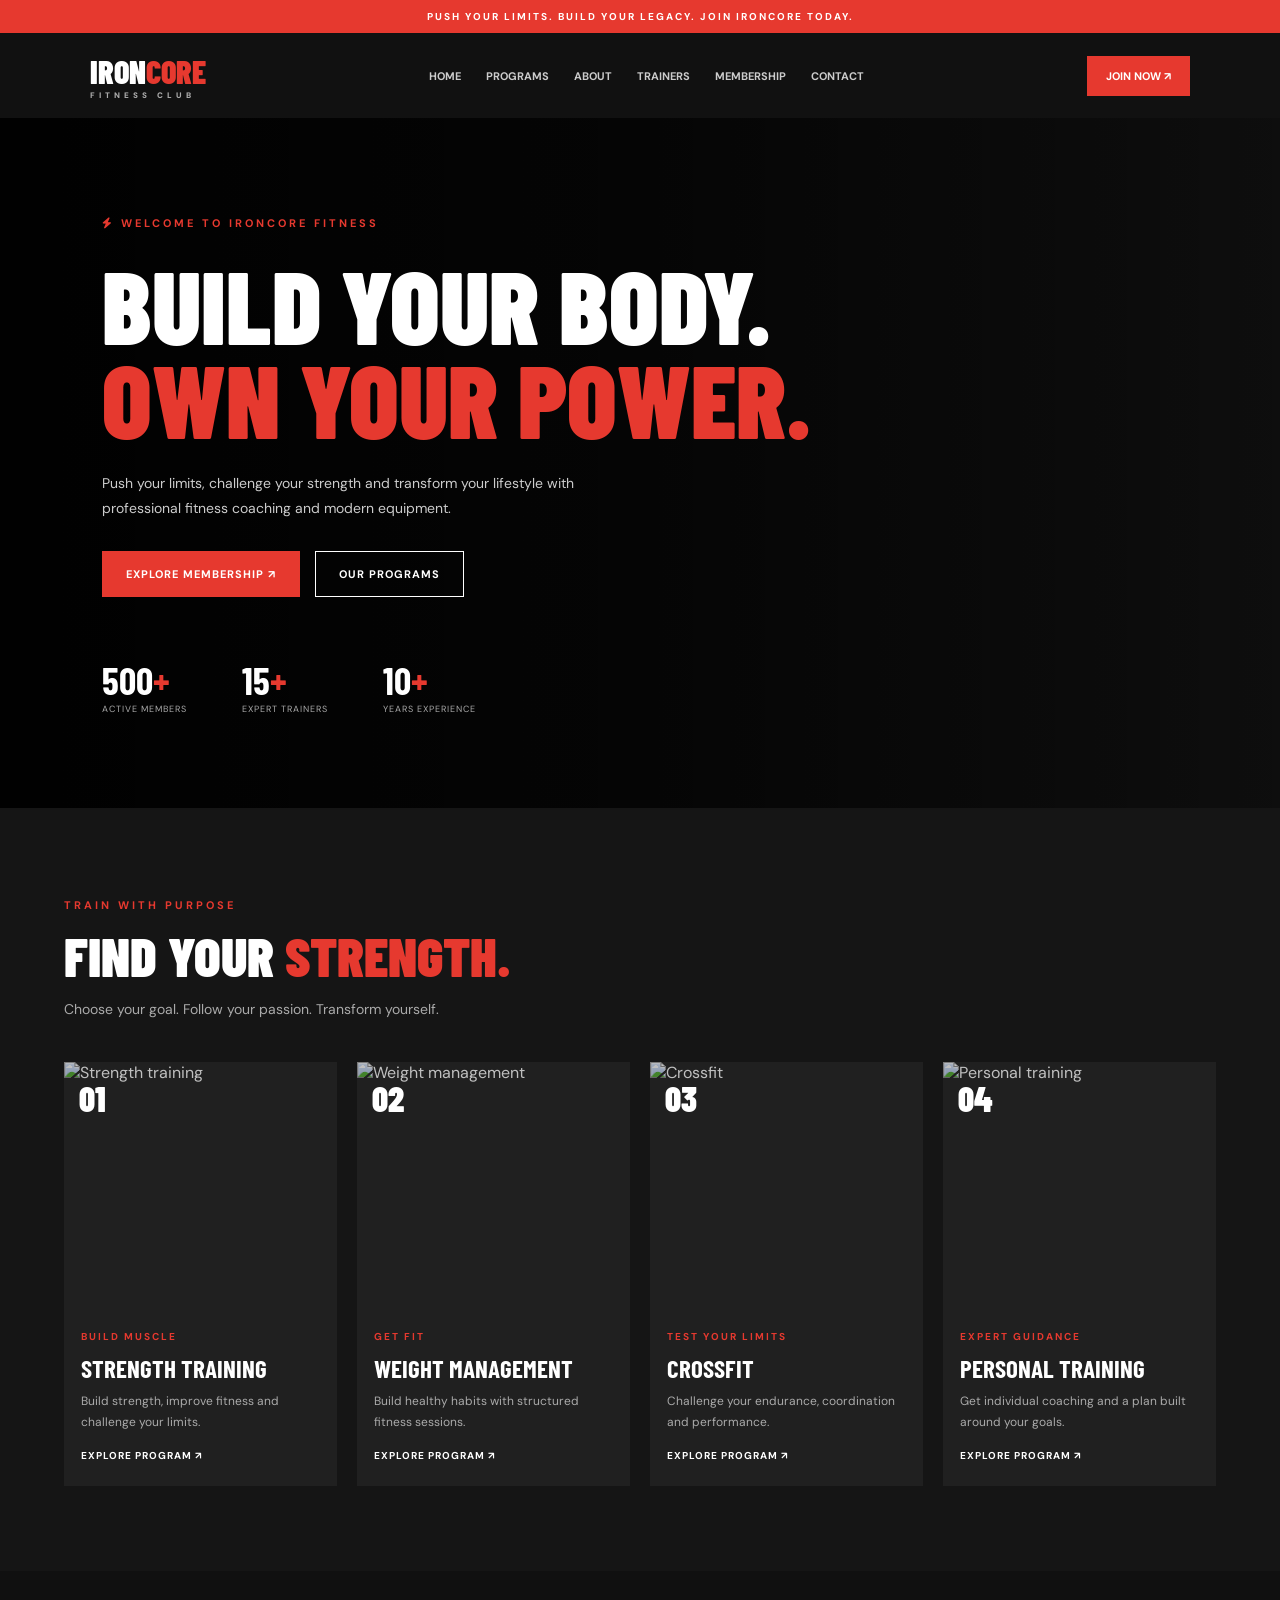
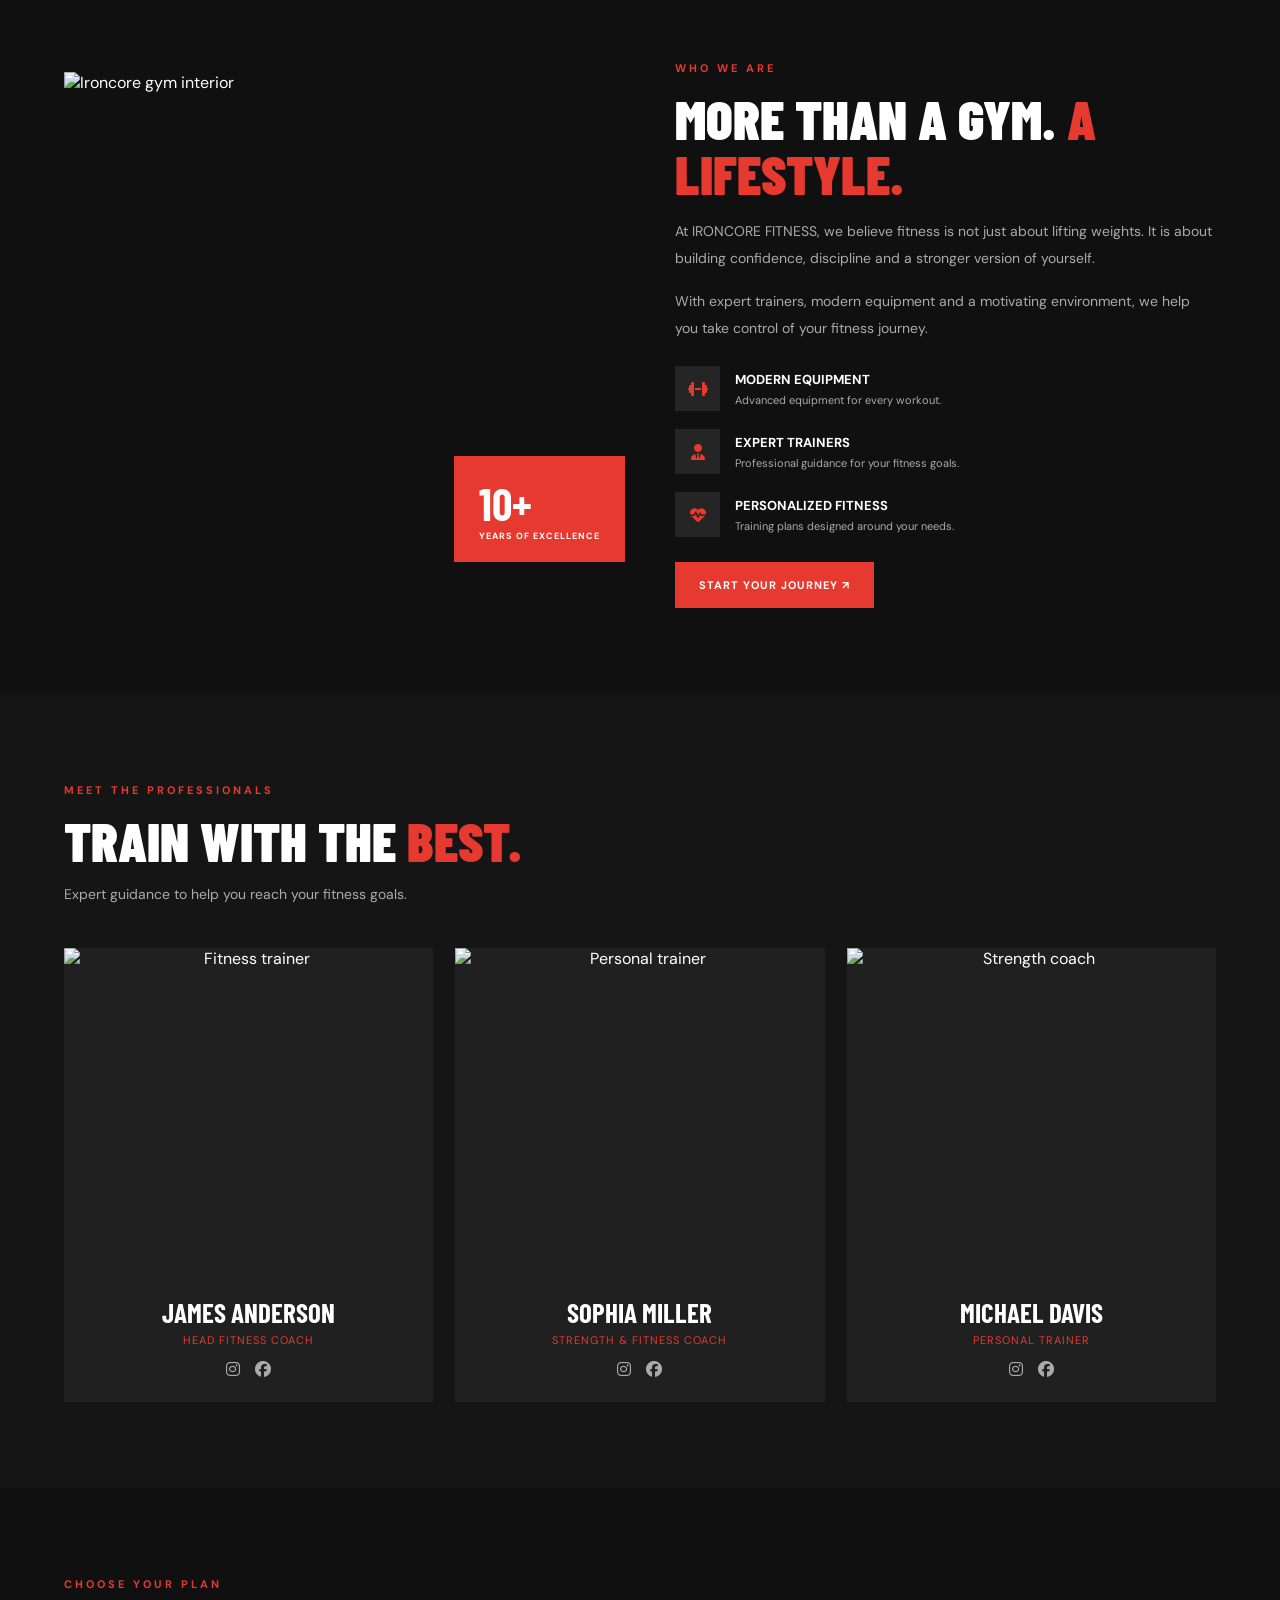
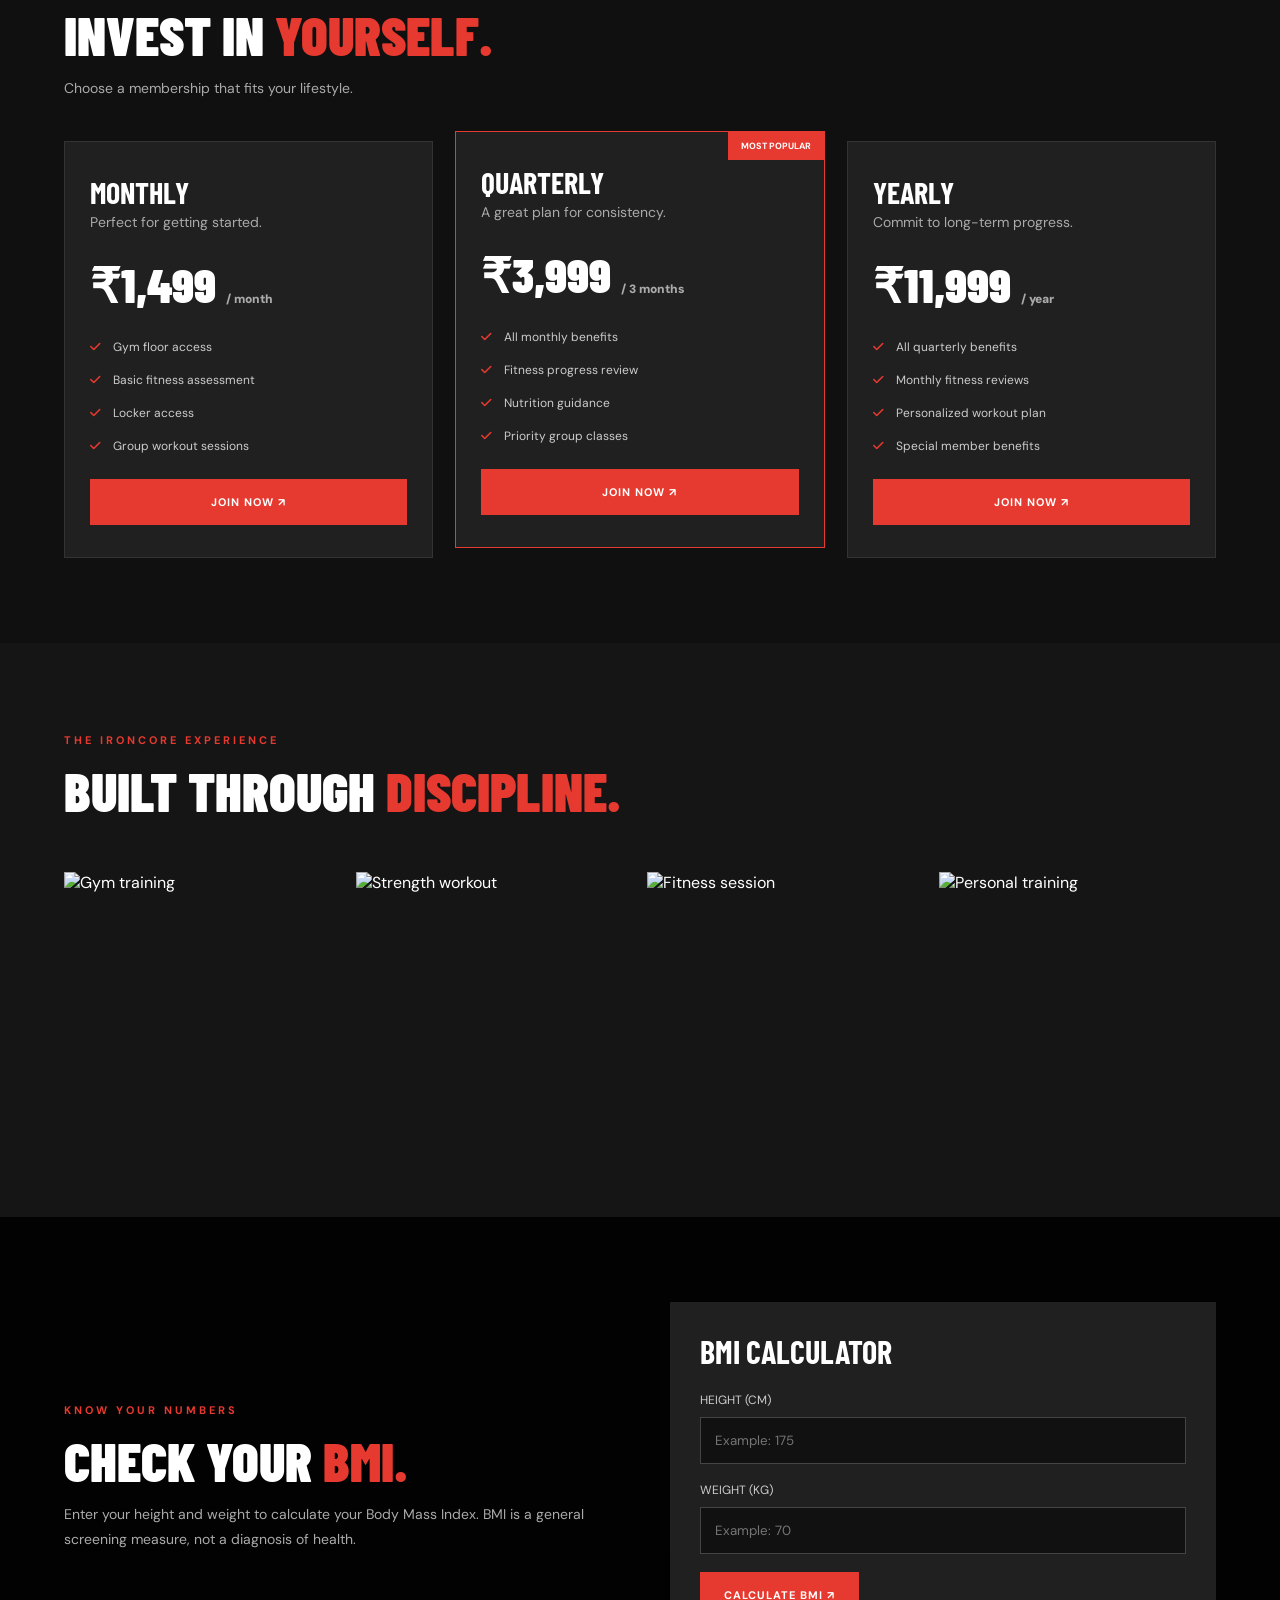
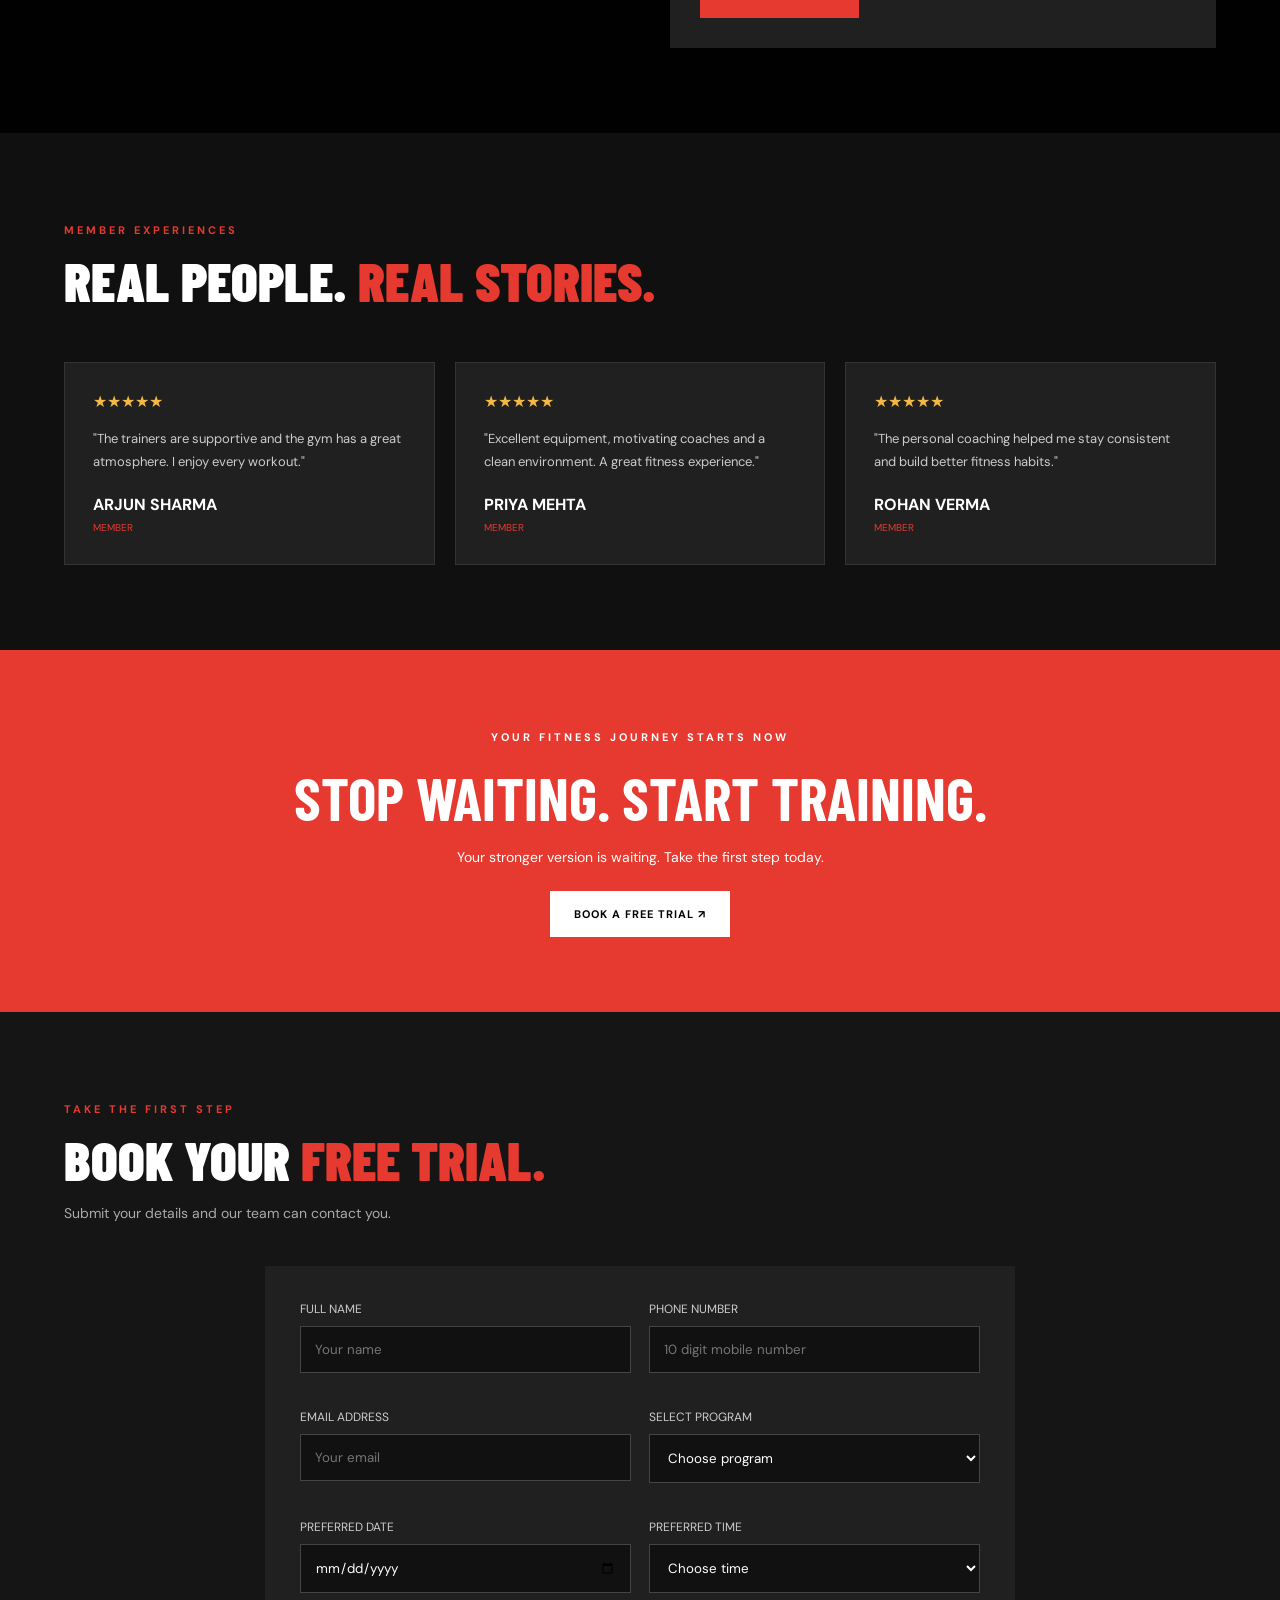
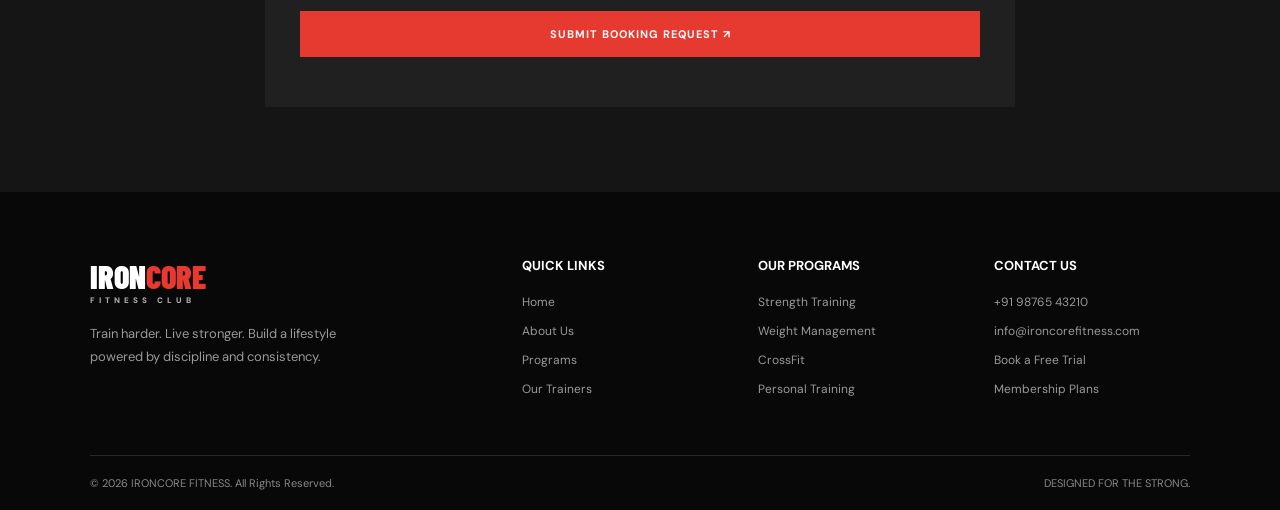
==== index.html @ a1672bd9 "initial website" ====
<!DOCTYPE html>
<html lang="en">
<head>
    <meta charset="UTF-8">
    <meta name="viewport" content="width=device-width, initial-scale=1.0">

    <title>IRONCORE FITNESS | Transform Your Body</title>

    <!-- Google Fonts -->
    <link rel="preconnect" href="https://fonts.googleapis.com">
    <link rel="preconnect" href="https://fonts.gstatic.com" crossorigin>

    <link href="https://fonts.googleapis.com/css2?family=Barlow+Condensed:wght@400;500;600;700;800;900&family=DM+Sans:wght@400;500;600;700&display=swap" rel="stylesheet">

    <!-- Font Awesome -->
    <link rel="stylesheet" href="https://cdnjs.cloudflare.com/ajax/libs/font-awesome/6.5.0/css/all.min.css">

    <!-- CSS -->
    <link rel="stylesheet" href="style.css">
    <link rel="stylesheet" href="responsive.css">
</head>

<body>

    <!-- ANNOUNCEMENT -->
    <div class="announcement">
        PUSH YOUR LIMITS. BUILD YOUR LEGACY. JOIN IRONCORE TODAY.
    </div>

    <!-- NAVBAR -->
    <header class="navbar">

        <a href="#home" class="logo">
            IRON<span>CORE</span>
            <small>FITNESS CLUB</small>
        </a>

        <nav class="nav-links" id="navLinks">
            <a href="#home">HOME</a>
            <a href="program.html">PROGRAMS</a>
            <a href="#about">ABOUT</a>
            <a href="#trainers">TRAINERS</a>
            <a href="#membership">MEMBERSHIP</a>
            <a href="#contact">CONTACT</a>
        </nav>

        <a href="#booking" class="nav-join">JOIN NOW ↗</a>

        <button class="menu-btn" id="menuBtn" aria-label="Toggle navigation">
            <i class="fa-solid fa-bars"></i>
        </button>

    </header>

    <!-- HERO -->
    <section class="hero" id="home">

        <div class="hero-content">

            <span class="section-label">
                <i class="fa-solid fa-bolt"></i>
                WELCOME TO IRONCORE FITNESS
            </span>

            <h1>
                BUILD YOUR BODY.
                <span>OWN YOUR POWER.</span>
            </h1>

            <p>
                Push your limits, challenge your strength and transform your
                lifestyle with professional fitness coaching and modern equipment.
            </p>

            <div class="hero-buttons">
                <a href="#membership" class="btn">EXPLORE MEMBERSHIP ↗</a>
                <a href="#programs" class="btn btn-outline">OUR PROGRAMS</a>
            </div>

            <div class="hero-stats">
                <div>
                    <h3>500<span>+</span></h3>
                    <p>ACTIVE MEMBERS</p>
                </div>

                <div>
                    <h3>15<span>+</span></h3>
                    <p>EXPERT TRAINERS</p>
                </div>

                <div>
                    <h3>10<span>+</span></h3>
                    <p>YEARS EXPERIENCE</p>
                </div>
            </div>

        </div>
    </section>

    <!-- PROGRAMS -->
    <section class="programs-section" id="programs">
        <div class="container">

            <div class="section-heading">
                <div>
                    <span class="section-label">TRAIN WITH PURPOSE</span>
                    <h2 class="section-title">FIND YOUR <span>STRENGTH.</span></h2>
                    <p class="section-description">
                        Choose your goal. Follow your passion. Transform yourself.
                    </p>
                </div>
            </div>

            <div class="program-grid">

                <article class="program-card">
                    <div class="program-image">
                        <img src="https://images.unsplash.com/photo-1583454110551-21f2fa2afe61?w=800" alt="Strength training">
                        <span class="program-number">01</span>
                    </div>
                    <div class="program-info">
                        <small>BUILD MUSCLE</small>
                        <h3>STRENGTH TRAINING</h3>
                        <p>Build strength, improve fitness and challenge your limits.</p>
                        <a href="#booking">EXPLORE PROGRAM ↗</a>
                    </div>
                </article>

                <article class="program-card">
                    <div class="program-image">
                        <img src="https://images.unsplash.com/photo-1517836357463-d25dfeac3438?w=800" alt="Weight management">
                        <span class="program-number">02</span>
                    </div>
                    <div class="program-info">
                        <small>GET FIT</small>
                        <h3>WEIGHT MANAGEMENT</h3>
                        <p>Build healthy habits with structured fitness sessions.</p>
                        <a href="#booking">EXPLORE PROGRAM ↗</a>
                    </div>
                </article>

                <article class="program-card">
                    <div class="program-image">
                        <img src="https://images.unsplash.com/photo-1534258936925-c58bed479fcb?w=800" alt="Crossfit">
                        <span class="program-number">03</span>
                    </div>
                    <div class="program-info">
                        <small>TEST YOUR LIMITS</small>
                        <h3>CROSSFIT</h3>
                        <p>Challenge your endurance, coordination and performance.</p>
                        <a href="#booking">EXPLORE PROGRAM ↗</a>
                    </div>
                </article>

                <article class="program-card">
                    <div class="program-image">
                        <img src="https://images.unsplash.com/photo-1571019613454-1cb2f99b2d8b?w=800" alt="Personal training">
                        <span class="program-number">04</span>
                    </div>
                    <div class="program-info">
                        <small>EXPERT GUIDANCE</small>
                        <h3>PERSONAL TRAINING</h3>
                        <p>Get individual coaching and a plan built around your goals.</p>
                        <a href="#booking">EXPLORE PROGRAM ↗</a>
                    </div>
                </article>

            </div>
        </div>
    </section>

    <!-- ABOUT -->
    <section id="about">
        <div class="container about-grid">

            <div class="about-image">
                <img src="https://images.unsplash.com/photo-1534438327276-14e5300c3a48?w=1100" alt="Ironcore gym interior">

                <div class="experience-badge">
                    <strong>10+</strong>
                    <span>YEARS OF EXCELLENCE</span>
                </div>
            </div>

            <div class="about-text">

                <span class="section-label">WHO WE ARE</span>

                <h2 class="section-title">
                    MORE THAN A GYM.
                    <span>A LIFESTYLE.</span>
                </h2>

                <p>
                    At IRONCORE FITNESS, we believe fitness is not just about lifting
                    weights. It is about building confidence, discipline and a stronger
                    version of yourself.
                </p>

                <p>
                    With expert trainers, modern equipment and a motivating environment,
                    we help you take control of your fitness journey.
                </p>

                <div class="about-points">

                    <div class="about-point">
                        <i class="fa-solid fa-dumbbell"></i>
                        <div>
                            <h4>MODERN EQUIPMENT</h4>
                            <p>Advanced equipment for every workout.</p>
                        </div>
                    </div>

                    <div class="about-point">
                        <i class="fa-solid fa-user-tie"></i>
                        <div>
                            <h4>EXPERT TRAINERS</h4>
                            <p>Professional guidance for your fitness goals.</p>
                        </div>
                    </div>

                    <div class="about-point">
                        <i class="fa-solid fa-heart-pulse"></i>
                        <div>
                            <h4>PERSONALIZED FITNESS</h4>
                            <p>Training plans designed around your needs.</p>
                        </div>
                    </div>

                </div>

                <a href="#booking" class="btn">START YOUR JOURNEY ↗</a>

            </div>
        </div>
    </section>

    <!-- TRAINERS -->
    <section class="trainers-section" id="trainers">
        <div class="container">

            <div class="section-heading">
                <div>
                    <span class="section-label">MEET THE PROFESSIONALS</span>
                    <h2 class="section-title">TRAIN WITH THE <span>BEST.</span></h2>
                    <p class="section-description">
                        Expert guidance to help you reach your fitness goals.
                    </p>
                </div>
            </div>

            <div class="trainer-grid">

                <article class="trainer-card">
                    <img src="https://images.unsplash.com/photo-1567013127542-490d757e51fc?w=700" alt="Fitness trainer">
                    <h3>JAMES ANDERSON</h3>
                    <p>HEAD FITNESS COACH</p>
                    <div class="trainer-social">
                        <a href="#"><i class="fa-brands fa-instagram"></i></a>
                        <a href="#"><i class="fa-brands fa-facebook"></i></a>
                    </div>
                </article>

                <article class="trainer-card">
                    <img src="https://images.unsplash.com/photo-1594381898411-846e7d193883?w=700" alt="Personal trainer">
                    <h3>SOPHIA MILLER</h3>
                    <p>STRENGTH & FITNESS COACH</p>
                    <div class="trainer-social">
                        <a href="#"><i class="fa-brands fa-instagram"></i></a>
                        <a href="#"><i class="fa-brands fa-facebook"></i></a>
                    </div>
                </article>

                <article class="trainer-card">
                    <img src="https://images.unsplash.com/photo-1583454110551-21f2fa2afe61?w=700" alt="Strength coach">
                    <h3>MICHAEL DAVIS</h3>
                    <p>PERSONAL TRAINER</p>
                    <div class="trainer-social">
                        <a href="#"><i class="fa-brands fa-instagram"></i></a>
                        <a href="#"><i class="fa-brands fa-facebook"></i></a>
                    </div>
                </article>

            </div>
        </div>
    </section>

    <!-- MEMBERSHIP -->
    <section id="membership">
        <div class="container">

            <div class="section-heading">
                <div>
                    <span class="section-label">CHOOSE YOUR PLAN</span>
                    <h2 class="section-title">INVEST IN <span>YOURSELF.</span></h2>
                    <p class="section-description">
                        Choose a membership that fits your lifestyle.
                    </p>
                </div>
            </div>

            <div class="membership-grid">

                <article class="price-card">
                    <h3>MONTHLY</h3>
                    <p class="section-description">Perfect for getting started.</p>
                    <div class="price">₹1,499 <span>/ month</span></div>

                    <ul>
                        <li><i class="fa-solid fa-check"></i> Gym floor access</li>
                        <li><i class="fa-solid fa-check"></i> Basic fitness assessment</li>
                        <li><i class="fa-solid fa-check"></i> Locker access</li>
                        <li><i class="fa-solid fa-check"></i> Group workout sessions</li>
                    </ul>

                    <a href="#booking" class="btn">JOIN NOW ↗</a>
                </article>

                <article class="price-card featured-plan">
                    <span class="popular-label">MOST POPULAR</span>
                    <h3>QUARTERLY</h3>
                    <p class="section-description">A great plan for consistency.</p>
                    <div class="price">₹3,999 <span>/ 3 months</span></div>

                    <ul>
                        <li><i class="fa-solid fa-check"></i> All monthly benefits</li>
                        <li><i class="fa-solid fa-check"></i> Fitness progress review</li>
                        <li><i class="fa-solid fa-check"></i> Nutrition guidance</li>
                        <li><i class="fa-solid fa-check"></i> Priority group classes</li>
                    </ul>

                    <a href="#booking" class="btn">JOIN NOW ↗</a>
                </article>

                <article class="price-card">
                    <h3>YEARLY</h3>
                    <p class="section-description">Commit to long-term progress.</p>
                    <div class="price">₹11,999 <span>/ year</span></div>

                    <ul>
                        <li><i class="fa-solid fa-check"></i> All quarterly benefits</li>
                        <li><i class="fa-solid fa-check"></i> Monthly fitness reviews</li>
                        <li><i class="fa-solid fa-check"></i> Personalized workout plan</li>
                        <li><i class="fa-solid fa-check"></i> Special member benefits</li>
                    </ul>

                    <a href="#booking" class="btn">JOIN NOW ↗</a>
                </article>

            </div>
        </div>
    </section>

    <!-- GALLERY -->
    <section class="transformation-section">
        <div class="container">

            <div class="section-heading">
                <div>
                    <span class="section-label">THE IRONCORE EXPERIENCE</span>
                    <h2 class="section-title">BUILT THROUGH <span>DISCIPLINE.</span></h2>
                </div>
            </div>

            <div class="gallery-grid">
                <img src="https://images.unsplash.com/photo-1534438327276-14e5300c3a48?w=700" alt="Gym training">
                <img src="https://images.unsplash.com/photo-1583454110551-21f2fa2afe61?w=700" alt="Strength workout">
                <img src="https://images.unsplash.com/photo-1517836357463-d25dfeac3438?w=700" alt="Fitness session">
                <img src="https://images.unsplash.com/photo-1571019613454-1cb2f99b2d8b?w=700" alt="Personal training">
            </div>

        </div>
    </section>

    <!-- BMI CALCULATOR -->
    <section class="bmi-section" id="bmi">
        <div class="container bmi-grid">

            <div>
                <span class="section-label">KNOW YOUR NUMBERS</span>
                <h2 class="section-title">CHECK YOUR <span>BMI.</span></h2>
                <p class="section-description">
                    Enter your height and weight to calculate your Body Mass Index.
                    BMI is a general screening measure, not a diagnosis of health.
                </p>
            </div>

            <div class="bmi-form">
                <h3>BMI CALCULATOR</h3>

                <div class="form-group">
                    <label for="height">HEIGHT (CM)</label>
                    <input type="number" id="height" placeholder="Example: 175" min="50" max="250">
                </div>

                <div class="form-group">
                    <label for="weight">WEIGHT (KG)</label>
                    <input type="number" id="weight" placeholder="Example: 70" min="10" max="500">
                </div>

                <button class="btn" id="calculateBmiBtn">CALCULATE BMI ↗</button>

                <div class="bmi-result" id="bmiResult" aria-live="polite">
                    <h3 id="bmiValue"></h3>
                    <p id="bmiCategory"></p>
                    <small>BMI is only a general screening tool.</small>
                </div>
            </div>

        </div>
    </section>

    <!-- TESTIMONIALS -->
    <section>
        <div class="container">

            <div class="section-heading">
                <div>
                    <span class="section-label">MEMBER EXPERIENCES</span>
                    <h2 class="section-title">REAL PEOPLE. <span>REAL STORIES.</span></h2>
                </div>
            </div>

            <div class="testimonial-grid">

                <article class="testimonial-card">
                    <div class="stars">★★★★★</div>
                    <p>"The trainers are supportive and the gym has a great atmosphere. I enjoy every workout."</p>
                    <h4>ARJUN SHARMA</h4>
                    <span>MEMBER</span>
                </article>

                <article class="testimonial-card">
                    <div class="stars">★★★★★</div>
                    <p>"Excellent equipment, motivating coaches and a clean environment. A great fitness experience."</p>
                    <h4>PRIYA MEHTA</h4>
                    <span>MEMBER</span>
                </article>

                <article class="testimonial-card">
                    <div class="stars">★★★★★</div>
                    <p>"The personal coaching helped me stay consistent and build better fitness habits."</p>
                    <h4>ROHAN VERMA</h4>
                    <span>MEMBER</span>
                </article>

            </div>
        </div>
    </section>

    <!-- CTA -->
    <section class="cta-section">
        <span class="section-label">YOUR FITNESS JOURNEY STARTS NOW</span>
        <h2>STOP WAITING. START TRAINING.</h2>
        <p>Your stronger version is waiting. Take the first step today.</p>
        <a href="#booking" class="btn">BOOK A FREE TRIAL ↗</a>
    </section>

    <!-- BOOKING -->
    <section class="booking-section" id="booking">
        <div class="container">

            <div class="section-heading">
                <div>
                    <span class="section-label">TAKE THE FIRST STEP</span>
                    <h2 class="section-title">BOOK YOUR <span>FREE TRIAL.</span></h2>
                    <p class="section-description">
                        Submit your details and our team can contact you.
                    </p>
                </div>
            </div>

            <form class="booking-box" id="bookingForm">

                <div class="booking-grid">

                    <div class="form-group">
                        <label for="fullName">FULL NAME</label>
                        <input type="text" id="fullName" required placeholder="Your name">
                    </div>

                    <div class="form-group">
                        <label for="phone">PHONE NUMBER</label>
                        <input type="tel" id="phone" required pattern="[0-9]{10}" placeholder="10 digit mobile number">
                    </div>

                    <div class="form-group">
                        <label for="email">EMAIL ADDRESS</label>
                        <input type="email" id="email" required placeholder="Your email">
                    </div>

                    <div class="form-group">
                        <label for="program">SELECT PROGRAM</label>
                        <select id="program" required>
                            <option value="">Choose program</option>
                            <option>Strength Training</option>
                            <option>Weight Management</option>
                            <option>CrossFit</option>
                            <option>Personal Training</option>
                        </select>
                    </div>

                    <div class="form-group">
                        <label for="visitDate">PREFERRED DATE</label>
                        <input type="date" id="visitDate" required>
                    </div>

                    <div class="form-group">
                        <label for="visitTime">PREFERRED TIME</label>
                        <select id="visitTime" required>
                            <option value="">Choose time</option>
                            <option>Morning</option>
                            <option>Afternoon</option>
                            <option>Evening</option>
                        </select>
                    </div>

                </div>

                <button type="submit" class="btn">SUBMIT BOOKING REQUEST ↗</button>

                <p class="booking-message" id="bookingMessage" aria-live="polite"></p>

            </form>
        </div>
    </section>

    <!-- FOOTER -->
    <footer class="footer" id="contact">

        <div class="footer-grid">

            <div class="footer-brand">
                <a href="#home" class="logo">
                    IRON<span>CORE</span>
                    <small>FITNESS CLUB</small>
                </a>
                <p>Train harder. Live stronger. Build a lifestyle powered by discipline and consistency.</p>
            </div>

            <div class="footer-column">
                <h4>QUICK LINKS</h4>
                <a href="#home">Home</a>
                <a href="#about">About Us</a>
                <a href="#programs">Programs</a>
                <a href="#trainers">Our Trainers</a>
            </div>

            <div class="footer-column">
                <h4>OUR PROGRAMS</h4>
                <a href="#programs">Strength Training</a>
                <a href="#programs">Weight Management</a>
                <a href="#programs">CrossFit</a>
                <a href="#programs">Personal Training</a>
            </div>

            <div class="footer-column">
                <h4>CONTACT US</h4>
                <a href="tel:+919876543210">+91 98765 43210</a>
                <a href="mailto:info@ironcorefitness.com">info@ironcorefitness.com</a>
                <a href="#booking">Book a Free Trial</a>
                <a href="#membership">Membership Plans</a>
            </div>

        </div>

        <div class="footer-bottom">
            <p>© 2026 IRONCORE FITNESS. All Rights Reserved.</p>
            <p>DESIGNED FOR THE STRONG.</p>
        </div>

    </footer>

    <!-- JavaScript -->
    <script src="main.js"></script>

</body>
</html>
---- style.css ----
:root {
    --black: #101010;
    --dark: #181818;
    --card: #202020;
    --red: #e6392f;
    --white: #ffffff;
    --gray: #aaaaaa;
    --heading: 'Barlow Condensed', sans-serif;
    --body: 'DM Sans', sans-serif;
}

* {
    margin: 0;
    padding: 0;
    box-sizing: border-box;
}

html {
    scroll-behavior: smooth;
}

body {
    background: var(--black);
    color: var(--white);
    font-family: var(--body);
}

a {
    text-decoration: none;
    color: inherit;
}

button, input, select, textarea {
    font-family: inherit;
}

img {
    display: block;
    max-width: 100%;
}

.container {
    width: 90%;
    max-width: 1250px;
    margin: auto;
}

section {
    padding: 85px 0;
}

.section-label {
    color: var(--red);
    font-size: 11px;
    font-weight: 700;
    letter-spacing: 3px;
}

.section-title {
    font-family: var(--heading);
    font-size: 55px;
    font-weight: 900;
    line-height: 1;
    margin: 14px 0;
    text-transform: uppercase;
}

.section-title span {
    color: var(--red);
}

.section-description {
    color: var(--gray);
    font-size: 14px;
    line-height: 1.8;
}

.section-heading {
    display: flex;
    align-items: end;
    justify-content: space-between;
    gap: 20px;
    margin-bottom: 40px;
}

.btn {
    display: inline-flex;
    align-items: center;
    justify-content: center;
    gap: 12px;
    padding: 15px 23px;
    background: var(--red);
    color: white;
    font-size: 11px;
    font-weight: 700;
    letter-spacing: 1px;
    border: 1px solid var(--red);
    cursor: pointer;
    transition: .3s;
}

.btn:hover {
    background: white;
    border-color: white;
    color: black;
}

.btn-outline {
    background: transparent;
    border-color: white;
}

.btn-outline:hover {
    background: white;
    color: black;
}

/* ANNOUNCEMENT */

.announcement {
    background: var(--red);
    padding: 10px;
    text-align: center;
    font-size: 10px;
    font-weight: 700;
    letter-spacing: 2px;
}

/* NAVBAR */

.navbar {
    height: 85px;
    padding: 0 7%;
    background: #111;
    display: flex;
    align-items: center;
    justify-content: space-between;
    position: sticky;
    top: 0;
    z-index: 1000;
}

.logo {
    font-family: var(--heading);
    font-size: 32px;
    font-weight: 900;
}

.logo span {
    color: var(--red);
}

.logo small {
    display: block;
    font-family: var(--body);
    font-size: 8px;
    letter-spacing: 4px;
    color: var(--gray);
}

.nav-links {
    display: flex;
    gap: 25px;
    align-items: center;
}

.nav-links a {
    font-size: 11px;
    font-weight: 700;
    color: #ccc;
    transition: .3s;
}

.nav-links a:hover {
    color: var(--red);
}

.nav-join {
    background: var(--red);
    padding: 13px 19px;
    font-size: 11px;
    font-weight: 700;
}

.menu-btn {
    display: none;
    border: 0;
    background: none;
    color: white;
    font-size: 23px;
    cursor: pointer;
}

/* HERO */

.hero {
    min-height: 690px;
    display: flex;
    align-items: center;
    position: relative;
    padding: 70px 8%;
    background:
        linear-gradient(90deg, rgba(0,0,0,.96), rgba(0,0,0,.7), rgba(0,0,0,.15)),
        url("https://images.unsplash.com/photo-1534438327276-14e5300c3a48?w=2000") center/cover;
}

.hero-content {
    position: relative;
    z-index: 2;
    max-width: 780px;
}

.hero h1 {
    font-family: var(--heading);
    font-size: clamp(65px, 8vw, 110px);
    line-height: .92;
    font-weight: 900;
    margin: 25px 0;
}

.hero h1 span {
    display: block;
    color: var(--red);
}

.hero-content > p {
    max-width: 520px;
    color: #ccc;
    line-height: 1.8;
    font-size: 14px;
}

.hero-buttons {
    display: flex;
    gap: 15px;
    margin-top: 30px;
    flex-wrap: wrap;
}

.hero-stats {
    display: flex;
    gap: 55px;
    margin-top: 60px;
}

.hero-stats h3 {
    font-family: var(--heading);
    font-size: 38px;
}

.hero-stats h3 span {
    color: var(--red);
}

.hero-stats p {
    font-size: 9px;
    color: #aaa;
    letter-spacing: 1px;
}

/* PROGRAMS */

.programs-section {
    background: #151515;
}

.program-grid {
    display: grid;
    grid-template-columns: repeat(4, 1fr);
    gap: 20px;
}

.program-card {
    background: var(--card);
    overflow: hidden;
    transition: .3s;
}

.program-card:hover {
    transform: translateY(-7px);
}

.program-image {
    height: 240px;
    overflow: hidden;
    position: relative;
}

.program-image img {
    width: 100%;
    height: 100%;
    object-fit: cover;
    filter: brightness(.75);
    transition: .4s;
}

.program-card:hover .program-image img {
    transform: scale(1.07);
    filter: brightness(1);
}

.program-number {
    position: absolute;
    top: 15px;
    left: 15px;
    font-family: var(--heading);
    font-size: 35px;
    font-weight: 900;
}

.program-info {
    padding: 22px 17px;
}

.program-info small {
    color: var(--red);
    font-size: 10px;
    letter-spacing: 2px;
    font-weight: 700;
}

.program-info h3 {
    font-family: var(--heading);
    font-size: 25px;
    margin: 8px 0;
}

.program-info p {
    font-size: 12px;
    line-height: 1.7;
    color: var(--gray);
}

.program-info a {
    display: inline-block;
    margin-top: 17px;
    color: white;
    font-size: 10px;
    font-weight: 700;
    letter-spacing: 1px;
}

/* ABOUT */

.about-grid {
    display: grid;
    grid-template-columns: 1fr 1fr;
    gap: 70px;
    align-items: center;
}

.about-image {
    position: relative;
    height: 520px;
}

.about-image img {
    width: 100%;
    height: 100%;
    object-fit: cover;
}

.experience-badge {
    position: absolute;
    right: -20px;
    bottom: 30px;
    background: var(--red);
    padding: 20px 25px;
}

.experience-badge strong {
    font-family: var(--heading);
    font-size: 45px;
}

.experience-badge span {
    display: block;
    font-size: 9px;
    font-weight: 700;
    letter-spacing: 1px;
}

.about-text > p {
    color: var(--gray);
    font-size: 14px;
    line-height: 1.9;
    margin: 17px 0;
}

.about-points {
    margin: 25px 0;
    display: grid;
    gap: 18px;
}

.about-point {
    display: flex;
    gap: 15px;
    align-items: center;
}

.about-point i {
    width: 45px;
    height: 45px;
    background: #252525;
    display: grid;
    place-items: center;
    color: var(--red);
    flex-shrink: 0;
}

.about-point h4 {
    font-size: 13px;
}

.about-point p {
    color: var(--gray);
    font-size: 11px;
    margin-top: 5px;
}

/* TRAINERS */

.trainers-section {
    background: #151515;
}

.trainer-grid {
    display: grid;
    grid-template-columns: repeat(3, 1fr);
    gap: 22px;
}

.trainer-card {
    background: var(--card);
    text-align: center;
    padding-bottom: 22px;
}

.trainer-card img {
    width: 100%;
    height: 330px;
    object-fit: cover;
    filter: grayscale(35%);
    transition: .4s;
}

.trainer-card:hover img {
    filter: grayscale(0);
}

.trainer-card h3 {
    font-family: var(--heading);
    font-size: 27px;
    margin-top: 18px;
}

.trainer-card p {
    color: var(--red);
    font-size: 11px;
    letter-spacing: 1px;
    margin: 5px 0 12px;
}

.trainer-social {
    display: flex;
    justify-content: center;
    gap: 15px;
    color: #aaa;
}

/* MEMBERSHIP */

.membership-grid {
    display: grid;
    grid-template-columns: repeat(3, 1fr);
    gap: 22px;
    align-items: stretch;
}

.price-card {
    background: var(--card);
    border: 1px solid #333;
    padding: 32px 25px;
    position: relative;
}

.price-card.featured-plan {
    border: 1px solid var(--red);
    transform: translateY(-10px);
}

.popular-label {
    position: absolute;
    top: 0;
    right: 0;
    background: var(--red);
    padding: 8px 13px;
    font-size: 9px;
    font-weight: 700;
}

.price-card h3 {
    font-family: var(--heading);
    font-size: 30px;
}

.price {
    font-family: var(--heading);
    font-size: 48px;
    font-weight: 900;
    margin: 20px 0;
}

.price span {
    font-family: var(--body);
    font-size: 12px;
    color: var(--gray);
}

.price-card ul {
    list-style: none;
    display: grid;
    gap: 17px;
    margin: 25px 0;
}

.price-card li {
    color: #ccc;
    font-size: 12px;
}

.price-card li i {
    color: var(--red);
    margin-right: 9px;
}

.price-card .btn {
    width: 100%;
}

/* GALLERY */

.transformation-section {
    background: #151515;
}

.gallery-grid {
    display: grid;
    grid-template-columns: repeat(4, 1fr);
    gap: 14px;
}

.gallery-grid img {
    width: 100%;
    height: 260px;
    object-fit: cover;
    transition: .4s;
}

.gallery-grid img:hover {
    transform: scale(1.03);
    filter: brightness(.8);
}

/* BMI */

.bmi-section {
    background:
        linear-gradient(rgba(0,0,0,.88), rgba(0,0,0,.92)),
        url("https://images.unsplash.com/photo-1571019613454-1cb2f99b2d8b?w=1500") center/cover;
}

.bmi-grid {
    display: grid;
    grid-template-columns: 1fr 1fr;
    gap: 60px;
    align-items: center;
}

.bmi-form {
    background: #202020;
    padding: 30px;
}

.bmi-form h3 {
    font-family: var(--heading);
    font-size: 32px;
    margin-bottom: 22px;
}

.form-group {
    margin-bottom: 18px;
}

.form-group label {
    display: block;
    font-size: 12px;
    margin-bottom: 9px;
    color: #ccc;
}

.form-group input,
.form-group select,
.form-group textarea {
    width: 100%;
    padding: 14px;
    border: 1px solid #444;
    background: #111;
    color: white;
    outline: none;
}

.form-group input:focus,
.form-group textarea:focus,
.form-group select:focus {
    border-color: var(--red);
}

.bmi-result {
    margin-top: 18px;
    padding: 15px;
    background: #111;
    border-left: 3px solid var(--red);
    display: none;
}

.bmi-result h3 {
    color: var(--red);
    margin: 0 0 5px;
}

/* TESTIMONIALS */

.testimonial-grid {
    display: grid;
    grid-template-columns: repeat(3, 1fr);
    gap: 20px;
}

.testimonial-card {
    background: var(--card);
    padding: 28px;
    border: 1px solid #333;
}

.stars {
    color: #f4b942;
    margin-bottom: 15px;
}

.testimonial-card p {
    color: #ccc;
    font-size: 13px;
    line-height: 1.8;
}

.testimonial-card h4 {
    margin-top: 20px;
}

.testimonial-card span {
    color: var(--red);
    font-size: 10px;
}

/* CTA */

.cta-section {
    text-align: center;
    background: var(--red);
    padding: 75px 20px;
}

.cta-section .section-label {
    color: white;
}

.cta-section h2 {
    font-family: var(--heading);
    font-size: 60px;
    margin: 15px 0;
}

.cta-section p {
    font-size: 14px;
    margin-bottom: 25px;
}

.cta-section .btn {
    background: white;
    border-color: white;
    color: black;
}

/* BOOKING */

.booking-section {
    background: #151515;
}

.booking-box {
    max-width: 750px;
    margin: auto;
    padding: 35px;
    background: #202020;
}

.booking-grid {
    display: grid;
    grid-template-columns: 1fr 1fr;
    gap: 18px;
}

.booking-box > .btn {
    width: 100%;
}

.booking-message {
    margin-top: 15px;
    color: #69db8c;
    font-size: 13px;
}

/* FOOTER */

.footer {
    background: #080808;
    padding: 65px 7% 20px;
}

.footer-grid {
    display: grid;
    grid-template-columns: 2fr 1fr 1fr 1fr;
    gap: 40px;
}

.footer-brand p {
    color: #999;
    font-size: 13px;
    line-height: 1.8;
    max-width: 280px;
    margin-top: 17px;
}

.footer h4 {
    font-size: 13px;
    margin-bottom: 20px;
}

.footer-column a {
    display: block;
    color: #999;
    font-size: 12px;
    margin-bottom: 13px;
}

.footer-column a:hover {
    color: var(--red);
}

.footer-bottom {
    border-top: 1px solid #292929;
    margin-top: 45px;
    padding-top: 20px;
    display: flex;
    justify-content: space-between;
    color: #888;
    font-size: 11px;
}
---- responsive.css ----
/* TABLET RESPONSIVE */

@media(max-width:1000px) {

    .program-grid {
        grid-template-columns: repeat(2, 1fr);
    }

    .nav-links {
        gap: 13px;
    }

    .nav-links a {
        font-size: 9px;
    }

    .about-grid {
        gap: 40px;
    }

    .footer-grid {
        grid-template-columns: repeat(2, 1fr);
    }

}

/* MOBILE NAVIGATION */

@media(max-width:750px) {

    section {
        padding: 60px 0;
    }

    .navbar {
        height: 75px;
        padding: 0 5%;
    }

    .menu-btn {
        display: block;
    }

    .nav-join {
        display: none;
    }

    .nav-links {
        display: none;
        position: absolute;
        top: 75px;
        left: 0;
        width: 100%;
        padding: 25px;
        background: #181818;
        flex-direction: column;
        align-items: flex-start;
        gap: 22px;
    }

    .nav-links.show {
        display: flex;
    }

    .nav-links a {
        font-size: 12px;
    }

    /* HERO */

    .hero {
        min-height: 650px;
        padding: 60px 6%;
        background-position: 60% center;
    }

    .hero h1 {
        font-size: 65px;
    }

    .hero-stats {
        gap: 25px;
    }

    /* ABOUT */

    .about-grid,
    .bmi-grid {
        grid-template-columns: 1fr;
        gap: 40px;
    }

    .about-image {
        height: 380px;
    }

    /* TRAINERS */

    .trainer-grid {
        grid-template-columns: 1fr 1fr;
    }

    /* MEMBERSHIP */

    .membership-grid {
        grid-template-columns: 1fr;
    }

    .price-card.featured-plan {
        transform: none;
    }

    /* GALLERY */

    .gallery-grid {
        grid-template-columns: repeat(2, 1fr);
    }

    /* TESTIMONIALS */

    .testimonial-grid {
        grid-template-columns: 1fr;
    }

    /* FOOTER */

    .footer-grid {
        grid-template-columns: 1fr 1fr;
    }

}

/* SMALL MOBILE */

@media(max-width:480px) {

    .section-title {
        font-size: 43px;
    }

    .hero {
        min-height: 650px;
        padding: 55px 6%;
    }

    .hero h1 {
        font-size: 55px;
    }

    .hero-content > p {
        font-size: 13px;
    }

    .hero-stats {
        gap: 18px;
    }

    .hero-stats h3 {
        font-size: 29px;
    }

    .hero-stats p {
        font-size: 8px;
    }

    .program-grid {
        grid-template-columns: 1fr;
    }

    .program-image {
        height: 260px;
    }

    .trainer-grid {
        grid-template-columns: 1fr;
    }

    .gallery-grid img {
        height: 180px;
    }

    .booking-grid {
        grid-template-columns: 1fr;
    }

    .booking-box {
        padding: 22px;
    }

    .footer-grid {
        grid-template-columns: 1fr;
    }

    .footer-bottom {
        flex-direction: column;
        gap: 10px;
    }

    .cta-section h2 {
        font-size: 43px;
    }

}
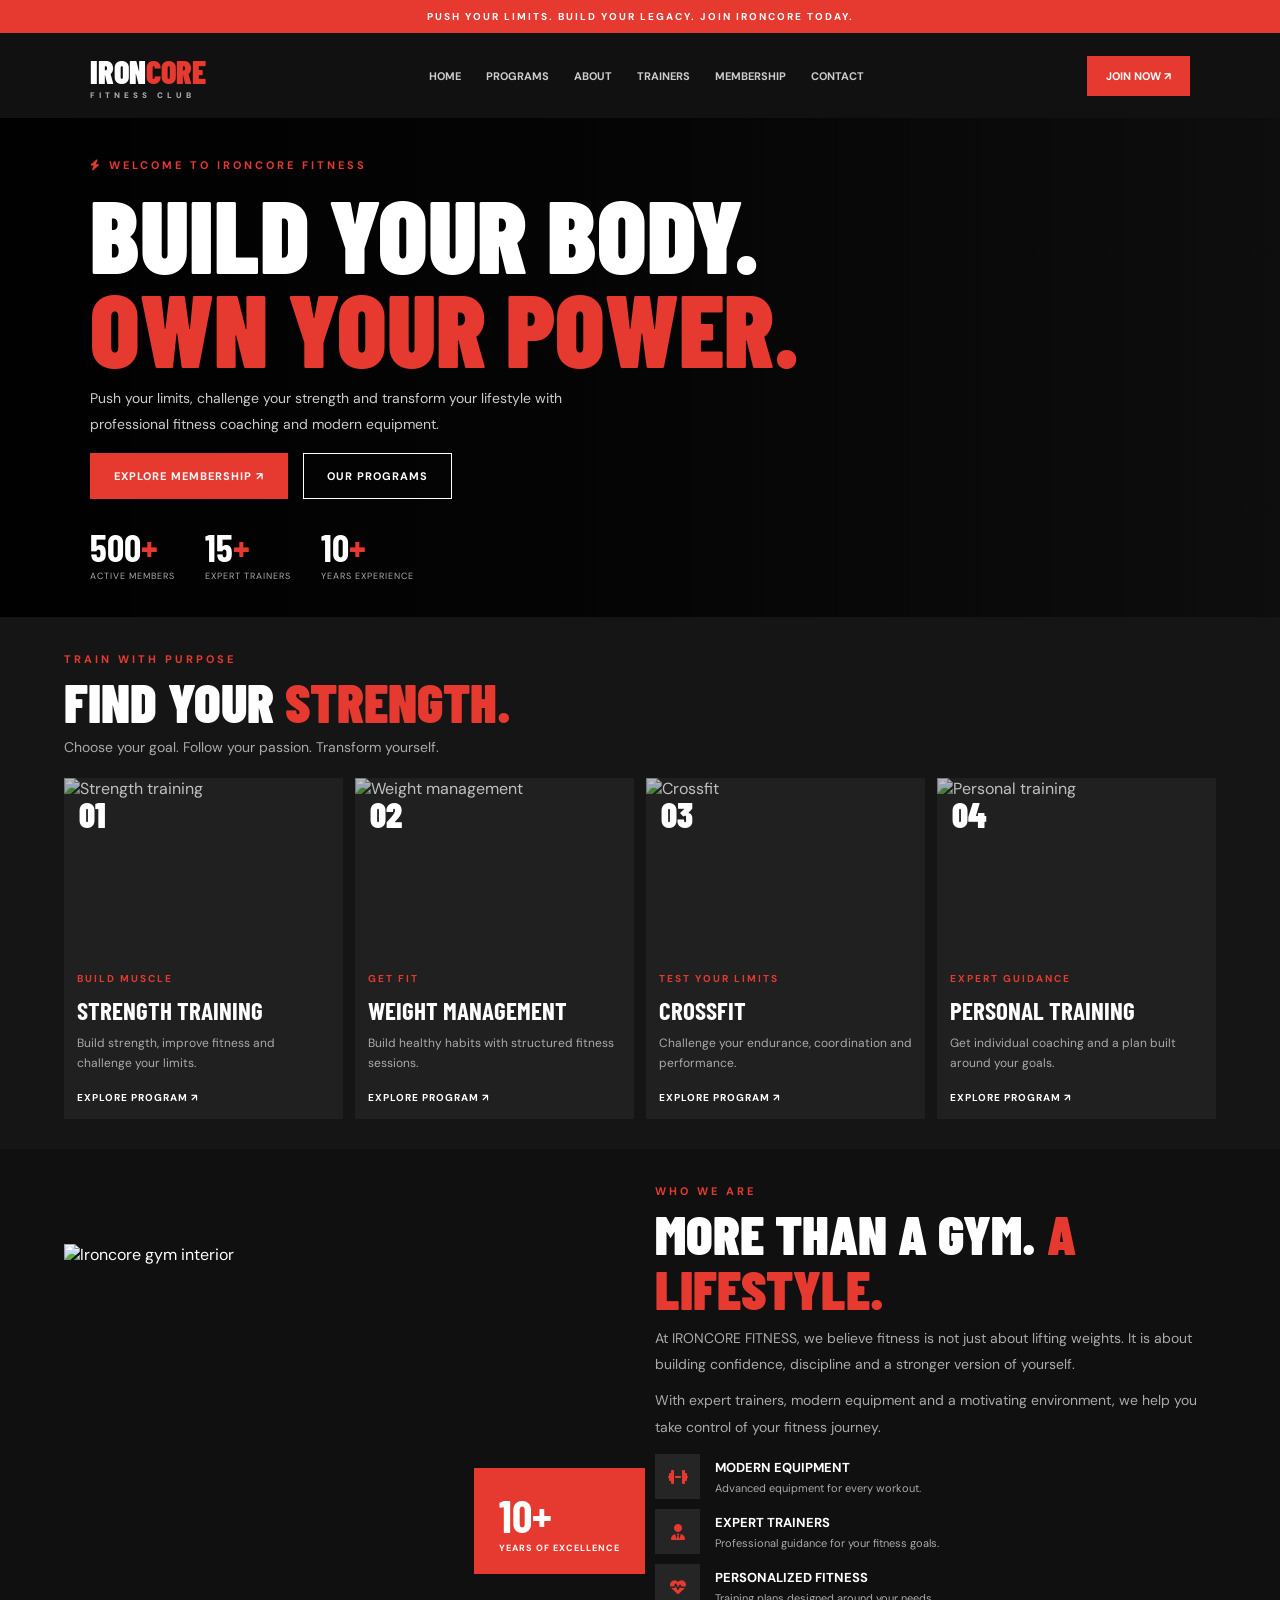
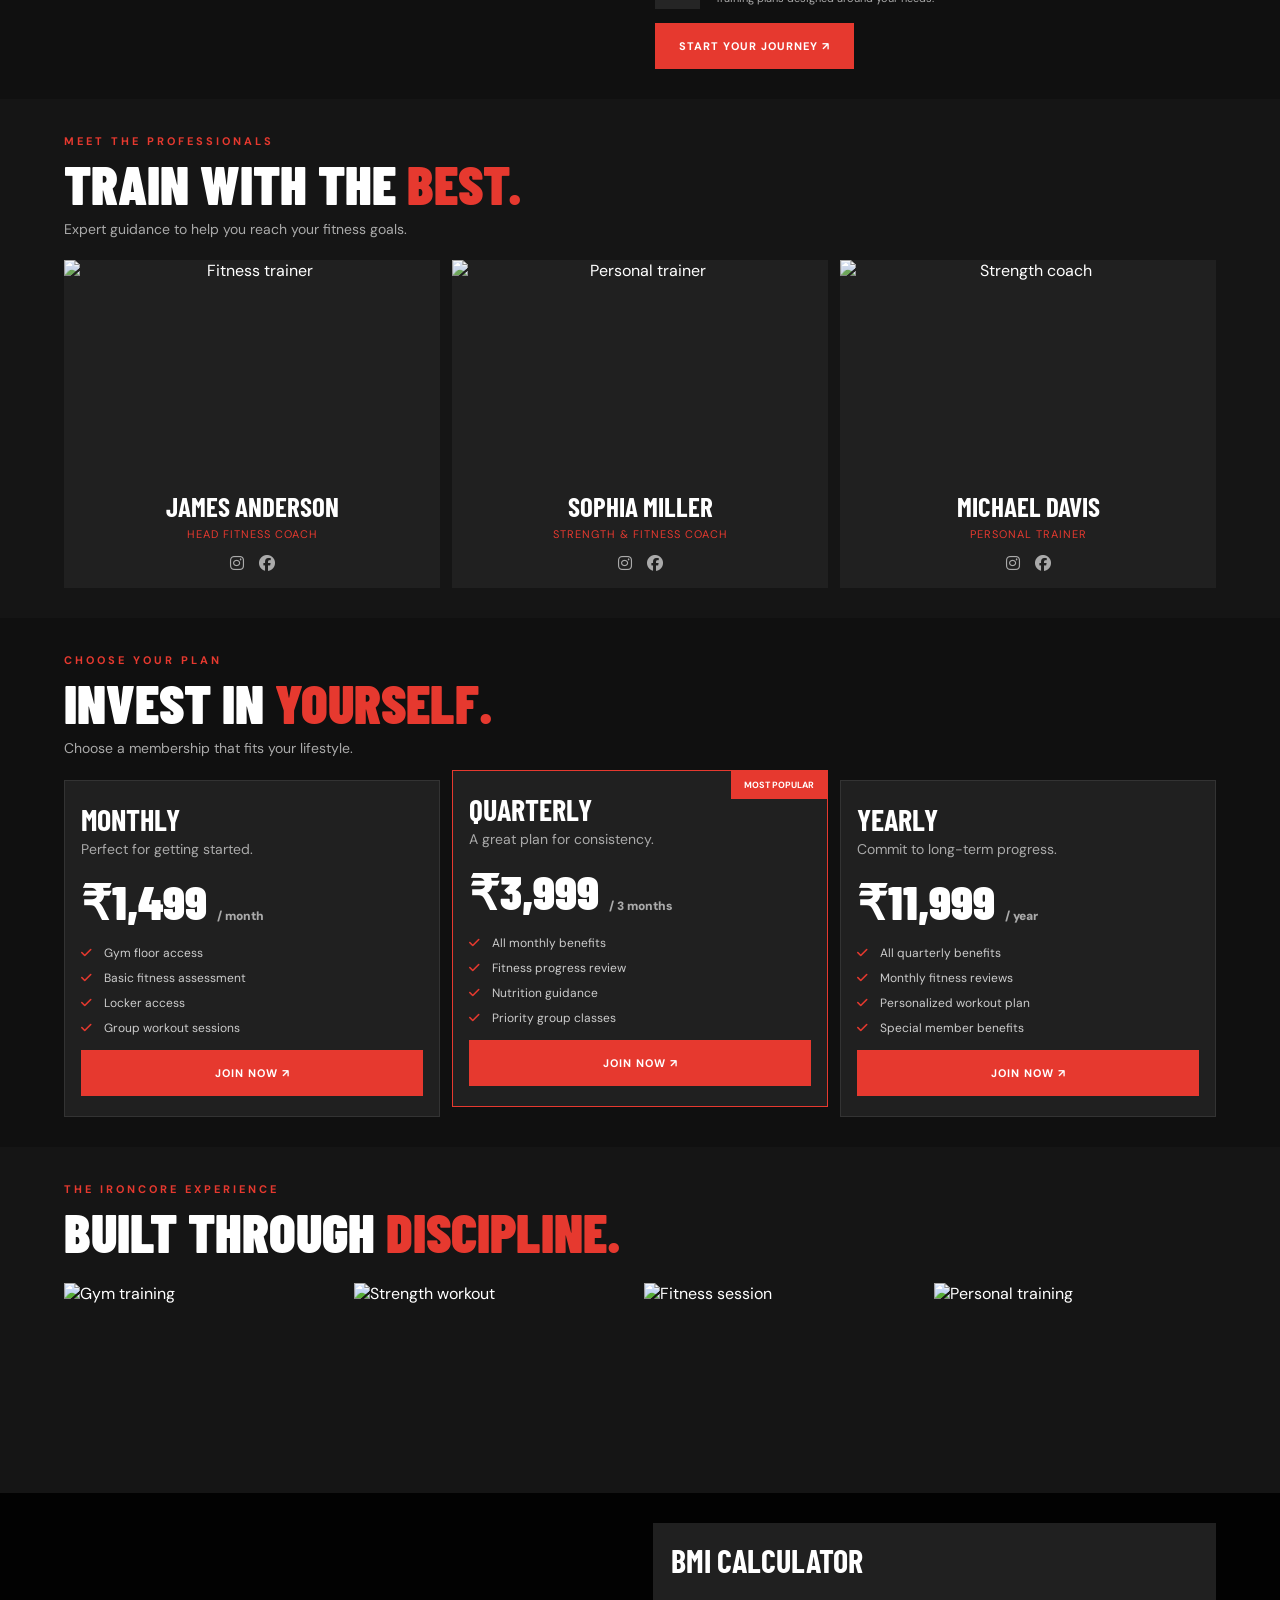
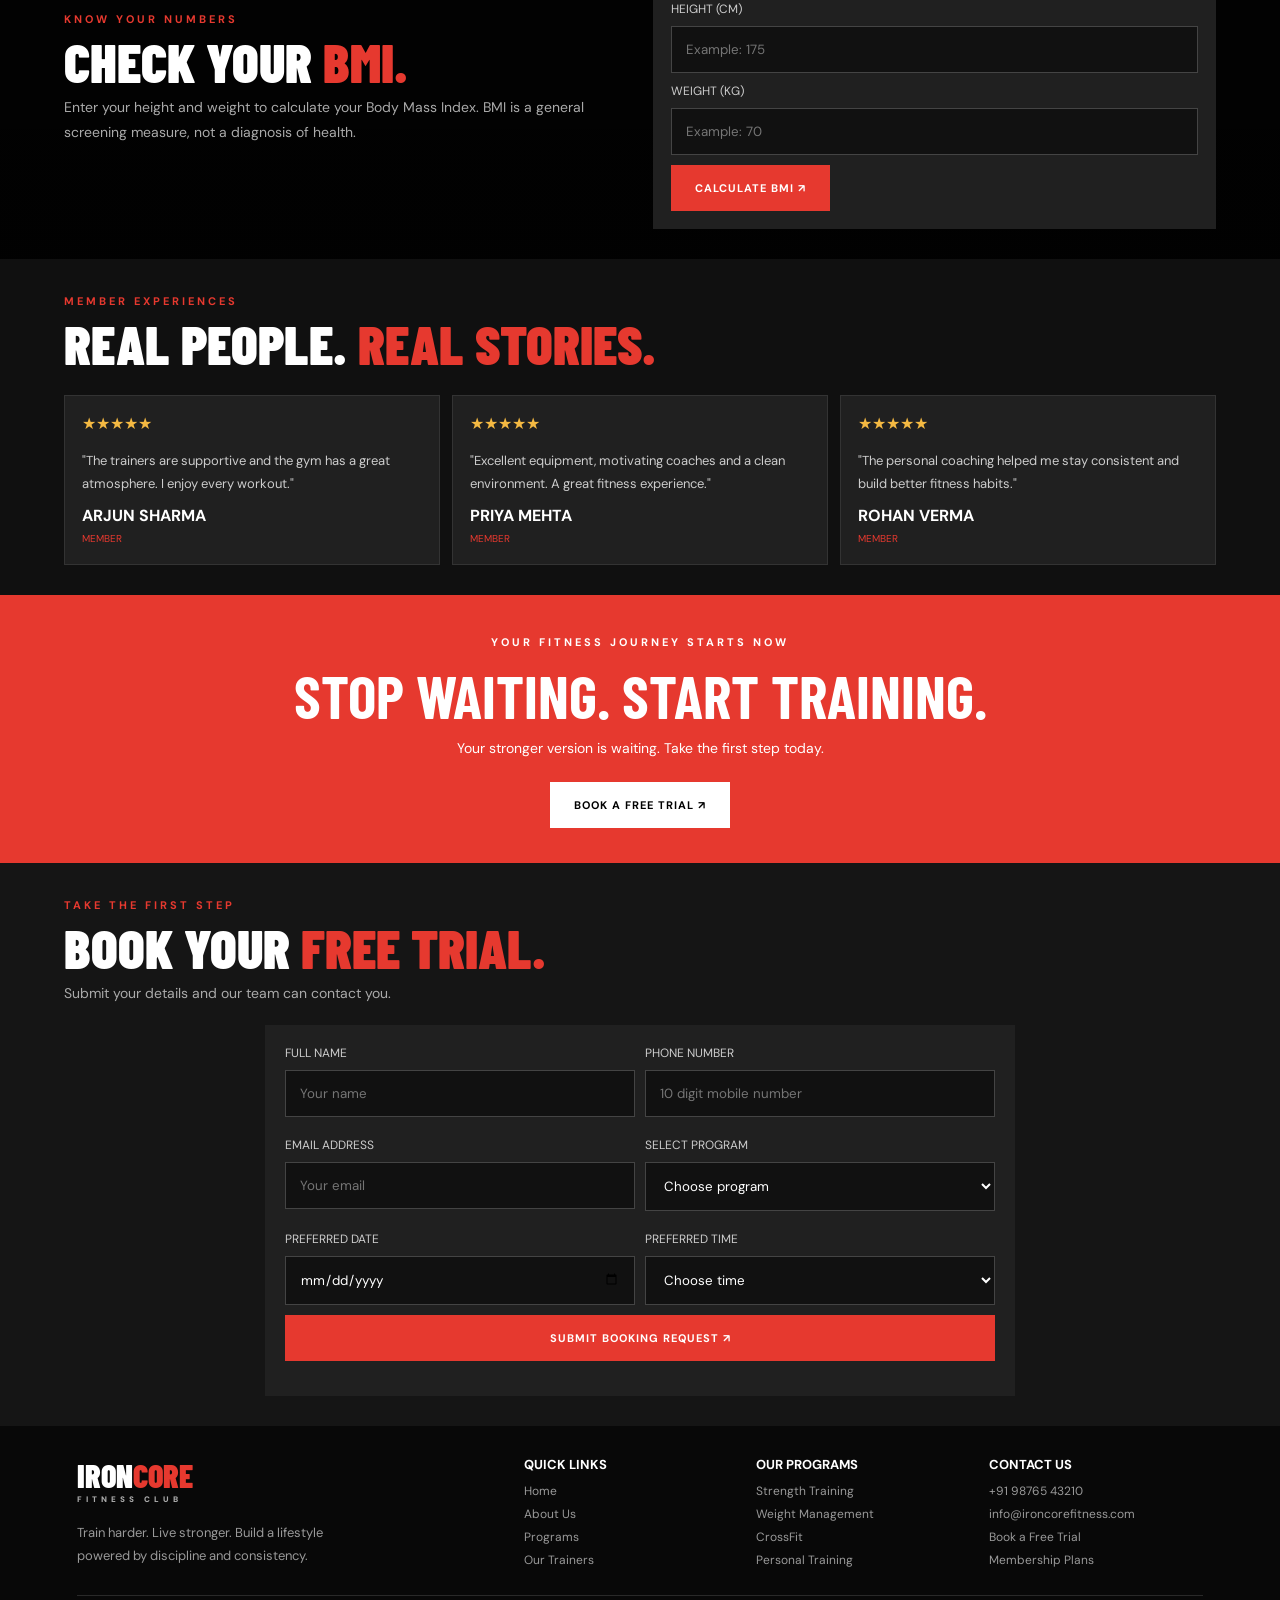
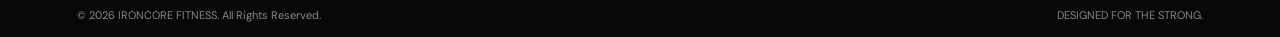
==== commit d285ffa1: "update website" ====
--- a/index.html
+++ b/index.html
@@ -39,13 +39,13 @@
         <nav class="nav-links" id="navLinks">
             <a href="#home">HOME</a>
             <a href="program.html">PROGRAMS</a>
-            <a href="#about">ABOUT</a>
-            <a href="#trainers">TRAINERS</a>
-            <a href="#membership">MEMBERSHIP</a>
-            <a href="#contact">CONTACT</a>
+            <a href="about.html">ABOUT</a>
+            <a href="trainers.html">TRAINERS</a>
+            <a href="membership.html">MEMBERSHIP</a>
+            <a href="contact.html">CONTACT</a>
         </nav>
 
-        <a href="#booking" class="nav-join">JOIN NOW ↗</a>
+        <a href="booking.html" class="nav-join">JOIN NOW ↗</a>
 
         <button class="menu-btn" id="menuBtn" aria-label="Toggle navigation">
             <i class="fa-solid fa-bars"></i>
@@ -74,8 +74,8 @@
             </p>
 
             <div class="hero-buttons">
-                <a href="#membership" class="btn">EXPLORE MEMBERSHIP ↗</a>
-                <a href="#programs" class="btn btn-outline">OUR PROGRAMS</a>
+                <a href="membership.html" class="btn">EXPLORE MEMBERSHIP ↗</a>
+                <a href="program.html" class="btn btn-outline">OUR PROGRAMS</a>
             </div>
 
             <div class="hero-stats">
@@ -123,7 +123,7 @@
                         <small>BUILD MUSCLE</small>
                         <h3>STRENGTH TRAINING</h3>
                         <p>Build strength, improve fitness and challenge your limits.</p>
-                        <a href="#booking">EXPLORE PROGRAM ↗</a>
+                        <a href="booking.html">EXPLORE PROGRAM ↗</a>
                     </div>
                 </article>
 
@@ -136,7 +136,7 @@
                         <small>GET FIT</small>
                         <h3>WEIGHT MANAGEMENT</h3>
                         <p>Build healthy habits with structured fitness sessions.</p>
-                        <a href="#booking">EXPLORE PROGRAM ↗</a>
+                        <a href="booking.html">EXPLORE PROGRAM ↗</a>
                     </div>
                 </article>
 
@@ -149,7 +149,7 @@
                         <small>TEST YOUR LIMITS</small>
                         <h3>CROSSFIT</h3>
                         <p>Challenge your endurance, coordination and performance.</p>
-                        <a href="#booking">EXPLORE PROGRAM ↗</a>
+                        <a href="booking.html">EXPLORE PROGRAM ↗</a>
                     </div>
                 </article>
 
@@ -162,7 +162,7 @@
                         <small>EXPERT GUIDANCE</small>
                         <h3>PERSONAL TRAINING</h3>
                         <p>Get individual coaching and a plan built around your goals.</p>
-                        <a href="#booking">EXPLORE PROGRAM ↗</a>
+                        <a href="booking.html">EXPLORE PROGRAM ↗</a>
                     </div>
                 </article>
 
@@ -231,7 +231,7 @@
 
                 </div>
 
-                <a href="#booking" class="btn">START YOUR JOURNEY ↗</a>
+                <a href="booking.html" class="btn">START YOUR JOURNEY ↗</a>
 
             </div>
         </div>
@@ -315,7 +315,7 @@
                         <li><i class="fa-solid fa-check"></i> Group workout sessions</li>
                     </ul>
 
-                    <a href="#booking" class="btn">JOIN NOW ↗</a>
+                    <a href="booking.html" class="btn">JOIN NOW ↗</a>
                 </article>
 
                 <article class="price-card featured-plan">
@@ -331,7 +331,7 @@
                         <li><i class="fa-solid fa-check"></i> Priority group classes</li>
                     </ul>
 
-                    <a href="#booking" class="btn">JOIN NOW ↗</a>
+                    <a href="booking.html" class="btn">JOIN NOW ↗</a>
                 </article>
 
                 <article class="price-card">
@@ -346,7 +346,7 @@
                         <li><i class="fa-solid fa-check"></i> Special member benefits</li>
                     </ul>
 
-                    <a href="#booking" class="btn">JOIN NOW ↗</a>
+                    <a href="booking.html" class="btn">JOIN NOW ↗</a>
                 </article>
 
             </div>
@@ -455,7 +455,7 @@
         <span class="section-label">YOUR FITNESS JOURNEY STARTS NOW</span>
         <h2>STOP WAITING. START TRAINING.</h2>
         <p>Your stronger version is waiting. Take the first step today.</p>
-        <a href="#booking" class="btn">BOOK A FREE TRIAL ↗</a>
+        <a href="booking.html" class="btn">BOOK A FREE TRIAL ↗</a>
     </section>
 
     <!-- BOOKING -->
@@ -543,25 +543,25 @@
             <div class="footer-column">
                 <h4>QUICK LINKS</h4>
                 <a href="#home">Home</a>
-                <a href="#about">About Us</a>
-                <a href="#programs">Programs</a>
-                <a href="#trainers">Our Trainers</a>
+                <a href="about.html">About Us</a>
+                <a href="program.html">Programs</a>
+                <a href="trainers.html">Our Trainers</a>
             </div>
 
             <div class="footer-column">
                 <h4>OUR PROGRAMS</h4>
-                <a href="#programs">Strength Training</a>
-                <a href="#programs">Weight Management</a>
-                <a href="#programs">CrossFit</a>
-                <a href="#programs">Personal Training</a>
+                <a href="programs.html">Strength Training</a>
+                <a href="programs.html">Weight Management</a>
+                <a href="programs.html">CrossFit</a>
+                <a href="programs.html">Personal Training</a>
             </div>
 
             <div class="footer-column">
                 <h4>CONTACT US</h4>
                 <a href="tel:+919876543210">+91 98765 43210</a>
                 <a href="mailto:info@ironcorefitness.com">info@ironcorefitness.com</a>
-                <a href="#booking">Book a Free Trial</a>
-                <a href="#membership">Membership Plans</a>
+                <a href="booking.html">Book a Free Trial</a>
+                <a href="membership.html">Membership Plans</a>
             </div>
 
         </div>
--- a/style.css
+++ b/style.css
@@ -769,3 +769,212 @@
     color: #888;
     font-size: 11px;
 }
+
+/* =================================
+   EXTRA COMPACT SECTION SPACING
+================================= */
+
+section {
+    padding: 30px 0 !important;
+}
+
+.section-heading {
+    margin-bottom: 18px !important;
+    gap: 10px;
+}
+
+.section-title {
+    margin: 6px 0 !important;
+}
+
+/* HERO */
+.hero {
+    min-height: 480px !important;
+    padding: 35px 7% !important;
+}
+
+.hero h1 {
+    margin: 12px 0 !important;
+}
+
+.hero-buttons {
+    margin-top: 16px !important;
+}
+
+.hero-stats {
+    margin-top: 25px !important;
+    gap: 30px;
+}
+
+/* PROGRAMS */
+.program-grid,
+.trainer-grid,
+.membership-grid,
+.testimonial-grid {
+    gap: 12px !important;
+}
+
+.program-image {
+    height: 175px !important;
+}
+
+.program-info {
+    padding: 13px !important;
+}
+
+/* ABOUT */
+.about-grid {
+    gap: 30px !important;
+}
+
+.about-image {
+    height: 360px !important;
+}
+
+.about-text > p {
+    margin: 9px 0 !important;
+}
+
+.about-points {
+    margin: 14px 0 !important;
+    gap: 10px !important;
+}
+
+/* TRAINERS */
+.trainer-card img {
+    height: 220px !important;
+}
+
+.trainer-card {
+    padding-bottom: 14px !important;
+}
+
+.trainer-card h3 {
+    margin-top: 10px !important;
+}
+
+/* MEMBERSHIP */
+.price-card {
+    padding: 20px 16px !important;
+}
+
+.price {
+    margin: 10px 0 !important;
+}
+
+.price-card ul {
+    gap: 9px !important;
+    margin: 14px 0 !important;
+}
+
+/* GALLERY */
+.gallery-grid {
+    gap: 8px !important;
+}
+
+.gallery-grid img {
+    height: 180px !important;
+}
+
+/* BMI */
+.bmi-grid {
+    gap: 25px !important;
+}
+
+.bmi-form {
+    padding: 18px !important;
+}
+
+.form-group {
+    margin-bottom: 10px !important;
+}
+
+/* TESTIMONIALS */
+.testimonial-card {
+    padding: 17px !important;
+}
+
+.testimonial-card h4 {
+    margin-top: 10px !important;
+}
+
+/* CTA */
+.cta-section {
+    padding: 35px 15px !important;
+}
+
+.cta-section h2 {
+    margin: 8px 0 !important;
+}
+
+/* BOOKING */
+.booking-box {
+    padding: 20px !important;
+}
+
+.booking-grid {
+    gap: 10px !important;
+}
+
+/* FOOTER */
+.footer {
+    padding: 30px 6% 15px !important;
+}
+
+.footer-grid {
+    gap: 18px !important;
+}
+
+.footer h4 {
+    margin-bottom: 10px !important;
+}
+
+.footer-column a {
+    margin-bottom: 7px !important;
+}
+
+.footer-bottom {
+    margin-top: 20px !important;
+    padding-top: 12px !important;
+}
+
+/* MOBILE */
+@media (max-width: 768px) {
+    section {
+        padding: 25px 0 !important;
+    }
+
+    .hero {
+        min-height: 400px !important;
+        padding: 30px 5% !important;
+    }
+
+    .hero-stats {
+        margin-top: 20px !important;
+        gap: 18px !important;
+    }
+
+    .about-image {
+        height: 280px !important;
+    }
+
+    .program-image {
+        height: 150px !important;
+    }
+
+    .trainer-card img {
+        height: 180px !important;
+    }
+
+    .gallery-grid img {
+        height: 130px !important;
+    }
+
+    .booking-box {
+        padding: 15px !important;
+    }
+
+    .footer {
+        padding: 25px 5% 12px !important;
+    }
+}
